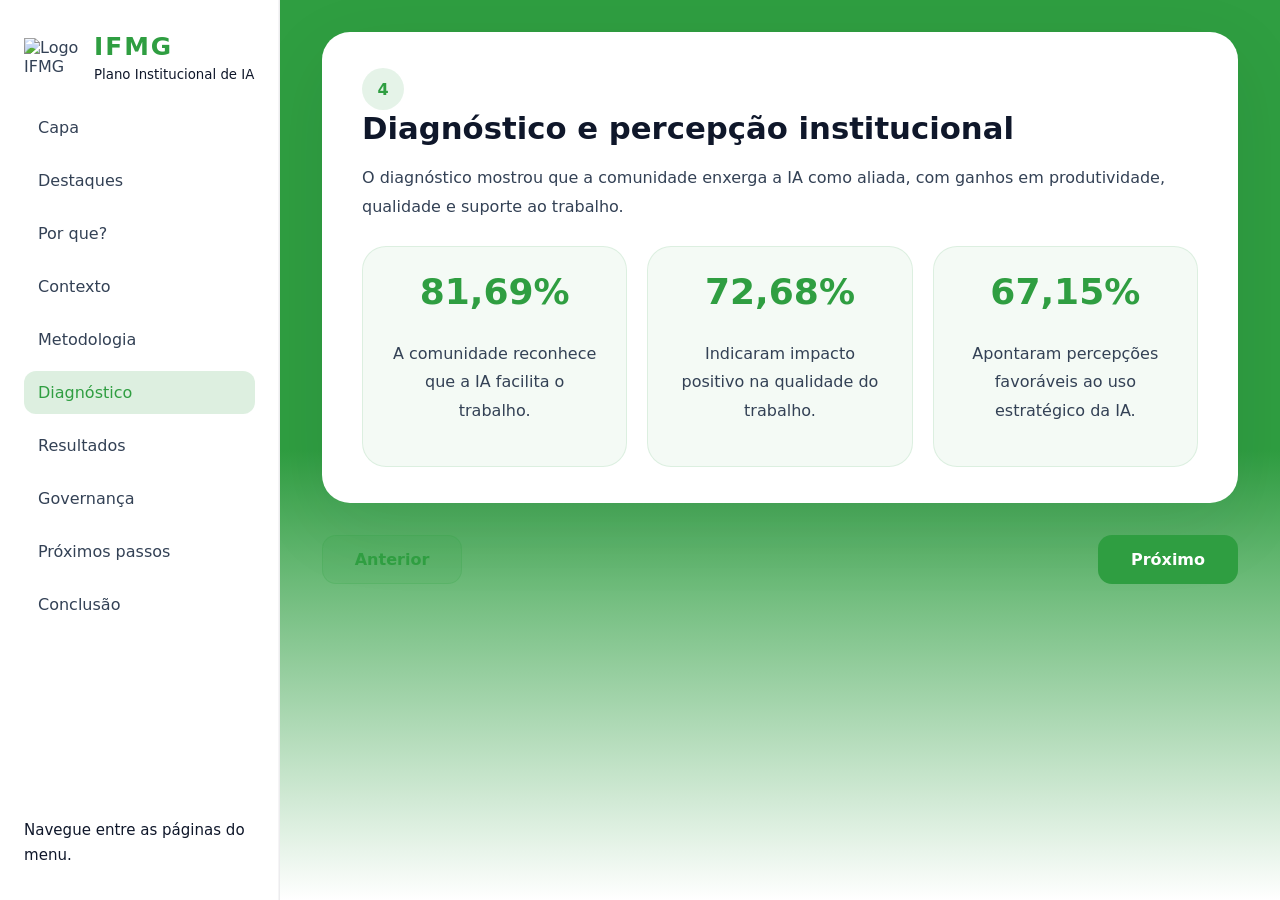
==== diagnosis.html @ eafb99b1 "Add files via upload" ====
<!DOCTYPE html>
<html lang="pt-BR">
<head>
  <meta charset="UTF-8" />
  <meta name="viewport" content="width=device-width, initial-scale=1.0" />
  <title>Diagnóstico | Plano de IA IFMG</title>
  <link rel="stylesheet" href="styles.css" />
</head>
<body>
  <div class="presentation">
    <aside class="toc">
      <div class="toc-brand">
        <img src="imagens/logotiposIFMG/ifmg-vertical.png" alt="Logo IFMG" class="brand-logo" />
        <div class="brand-text">
          <span>IFMG</span>
          <small>Plano Institucional de IA</small>
        </div>
      </div>
      <nav>
        <a href="index.html">Capa</a>
        <a href="highlights.html">Destaques</a>
        <a href="why.html">Por que?</a>
        <a href="context.html">Contexto</a>
        <a href="methodology.html">Metodologia</a>
        <a href="diagnosis.html" class="active">Diagnóstico</a>
        <a href="results.html">Resultados</a>
        <a href="governance.html">Governança</a>
        <a href="next-steps.html">Próximos passos</a>
        <a href="closing.html">Conclusão</a>
      </nav>
      <div class="toc-note">
        Navegue entre as páginas do menu.
      </div>
    </aside>

    <main>
      <section class="slide">
        <div class="section-header">
          <span class="section-label">4</span>
          <h2>Diagnóstico e percepção institucional</h2>
        </div>
        <p>O diagnóstico mostrou que a comunidade enxerga a IA como aliada, com ganhos em produtividade, qualidade e suporte ao trabalho.</p>
        <div class="metric-grid">
          <article class="metric-card">
            <strong>81,69%</strong>
            <p>A comunidade reconhece que a IA facilita o trabalho.</p>
          </article>
          <article class="metric-card">
            <strong>72,68%</strong>
            <p>Indicaram impacto positivo na qualidade do trabalho.</p>
          </article>
          <article class="metric-card">
            <strong>67,15%</strong>
            <p>Apontaram percepções favoráveis ao uso estratégico da IA.</p>
          </article>
        </div>
      </section>
      <div class="page-nav">
        <a href="methodology.html" class="page-nav-button page-nav-prev">Anterior</a>
        <a href="results.html" class="page-nav-button page-nav-next">Próximo</a>
      </div>
    </main>
  </div>
</body>
</html>
---- styles.css ----
:root {
  color-scheme: light;
  font-family: 'Inter', system-ui, -apple-system, BlinkMacSystemFont, 'Segoe UI', sans-serif;
  background: rgba(47, 158, 65, 0.05);
  color: #0f172a;
  accent-color: #2f9e41;
}

* {
  box-sizing: border-box;
}

body {
  margin: 0;
  min-height: 100vh;
  background: linear-gradient(180deg, #2f9e41 0%, #2f9e41 50%, #ffffff 100%);
}

.presentation {
  display: grid;
  grid-template-columns: 280px 1fr;
  min-height: 100vh;
}

.toc {
  position: sticky;
  top: 0;
  padding: 32px 24px;
  background: #ffffff;
  border-right: 1px solid rgba(15, 23, 42, 0.08);
  color: #334155;
  display: flex;
  flex-direction: column;
  gap: 24px;
  box-shadow: inset -1px 0 0 rgba(15, 23, 42, 0.04);
}

.toc-brand {
  display: flex;
  align-items: center;
  gap: 14px;
}

.brand-logo {
  max-width: 56px;
  height: auto;
}

.brand-text span {
  display: block;
  font-size: 1.55rem;
  font-weight: 700;
  letter-spacing: 0.08em;
  color: #2f9e41;
}

.toc-brand small {
  display: block;
  margin-top: 6px;
  color: #0f172a;
}

.toc nav {
  display: grid;
  gap: 10px;
}

.toc a {
  padding: 12px 14px;
  border-radius: 12px;
  text-decoration: none;
  color: #334155;
  transition: background 0.25s ease, color 0.25s ease;
}

.toc a.active,
.toc a:hover {
  background: rgba(47, 158, 65, 0.16);
  color: #2f9e41;
}

.toc-note {
  margin-top: auto;
  color: #0f172a;
  font-size: 0.94rem;
  line-height: 1.65;
}

main {
  padding: 32px 42px;
}

.slide {
  background: #ffffff;
  border-radius: 28px;
  padding: 36px 40px;
  box-shadow: 0 24px 80px rgba(15, 23, 42, 0.08);
  margin-bottom: 24px;
}

.slide:last-child {
  margin-bottom: 0;
}

.page-nav {
  display: flex;
  justify-content: space-between;
  gap: 14px;
  margin-top: 32px;
  flex-wrap: wrap;
}

.page-nav-button {
  display: inline-flex;
  align-items: center;
  justify-content: center;
  min-width: 140px;
  padding: 14px 22px;
  border-radius: 14px;
  font-weight: 700;
  text-decoration: none;
  transition: transform 0.22s ease, background 0.22s ease, border-color 0.22s ease;
}

.page-nav-prev {
  color: #2f9e41;
  background: rgba(47, 158, 65, 0.1);
  border: 1px solid rgba(47, 158, 65, 0.18);
}

.page-nav-next {
  color: #ffffff;
  background: #2f9e41;
}

.page-nav-button:hover {
  transform: translateY(-1px);
}

@media (max-width: 820px) {
  .page-nav {
    flex-direction: column;
  }
}

.hero {
  background: linear-gradient(135deg, #2f9e41 0%, #2f9e41 100%);
  color: #ffffff;
  padding: 60px 48px;
  border-radius: 32px;
  box-shadow: 0 32px 100px rgba(15, 23, 42, 0.18);
}

.hero-inner {
  max-width: 900px;
}

.hero-brand-row {
  display: flex;
  align-items: center;
  gap: 24px;
  flex-wrap: wrap;
  margin-bottom: 28px;
}

.hero-logo {
  max-width: 220px;
  height: auto;
}

.hero-logo.ceia-logo {
  max-width: 160px;
}

.hero .hero-team {
  margin-top: 14px;
  color: rgba(226, 232, 240, 0.92);
  font-size: 1.02rem;
  max-width: 720px;
  line-height: 1.75;
}

.hero .eyebrow {
  color: rgba(226, 232, 240, 0.92);
  text-transform: uppercase;
  letter-spacing: 0.16em;
  font-size: 0.9rem;
  margin-bottom: 18px;
}

.hero h1 {
  margin: 0;
  font-size: clamp(3rem, 5vw, 4.5rem);
  line-height: 1.02;
}

.hero h2 {
  margin: 22px 0 16px;
  font-size: clamp(1.4rem, 2.8vw, 2.1rem);
  color: rgba(226, 232, 240, 0.95);
  max-width: 810px;
}

.subheading,
.section-description {
  max-width: 760px;
  margin: 0;
  color: rgba(226, 232, 240, 0.92);
  font-size: 1rem;
  line-height: 1.9;
}

.hero-meta {
  display: flex;
  flex-wrap: wrap;
  gap: 12px 24px;
  margin-top: 24px;
  color: rgba(226, 232, 240, 0.82);
  font-size: 0.95rem;
}

.section-label {
  display: inline-flex;
  align-items: center;
  justify-content: center;
  width: 42px;
  height: 42px;
  border-radius: 999px;
  background: rgba(47, 158, 65, 0.12);
  color: #2f9e41;
  font-weight: 700;
}

h2 {
  margin: 0 0 18px;
  font-size: clamp(1.9rem, 2.4vw, 2.4rem);
}

p,
li {
  color: #334155;
  font-size: 1rem;
  line-height: 1.8;
}

.highlight-section {
  background: rgba(47, 158, 65, 0.05);
}

.highlight-card {
  padding: 24px;
  border-radius: 28px;
  background: linear-gradient(180deg, #ffffff 0%, rgba(47, 158, 65, 0.1) 100%);
  border: 1px solid rgba(47, 158, 65, 0.18);
  box-shadow: 0 16px 30px rgba(15, 23, 42, 0.06);
}

.highlight-card h3 {
  margin: 0 0 10px;
  color: #2f9e41;
}

.highlight-card p {
  margin: 0;
  color: #0f172a;
}

.feature-grid,
.info-grid,
.result-grid,
.metric-grid,
.highlight-grid,
.closing-grid {
  display: grid;
  gap: 20px;
  margin-top: 24px;
}

.feature-grid,
.info-grid,
.result-grid,
.highlight-grid {
  grid-template-columns: repeat(2, minmax(0, 1fr));
}

.highlight-grid {
  grid-template-columns: repeat(2, minmax(0, 1fr));
}

.metric-grid {
  grid-template-columns: repeat(3, minmax(0, 1fr));
}

.feature-card,
.result-card,
.metric-card,
.timeline-item {
  background: rgba(47, 158, 65, 0.05);
  border: 1px solid rgba(47, 158, 65, 0.12);
  border-radius: 24px;
  padding: 24px;
}

.feature-card h3,
.result-card h3 {
  margin: 0 0 10px;
  color: #2f9e41;
}

.metric-card {
  display: grid;
  gap: 12px;
  text-align: center;
}

.metric-card strong {
  font-size: 2.25rem;
  color: #2f9e41;
}

.timeline {
  display: grid;
  gap: 18px;
  margin-top: 24px;
}

.timeline-item {
  padding: 22px;
  border-radius: 24px;
  background: rgba(47, 158, 65, 0.05);
  border: 1px solid rgba(47, 158, 65, 0.16);
}

.timeline-item span {
  display: inline-flex;
  margin-bottom: 10px;
  font-weight: 700;
  color: #2f9e41;
}

.bullet-list {
  margin: 0;
  padding-left: 1.35rem;
  list-style: disc;
  display: grid;
  gap: 14px;
}

.closing {
  min-height: auto;
}

.closing-grid {
  grid-template-columns: repeat(2, minmax(0, 1fr));
}

.closing-grid strong {
  display: block;
  margin-bottom: 10px;
  color: #2f9e41;
}

@media (max-width: 1100px) {
  .presentation {
    grid-template-columns: 1fr;
  }

  .toc {
    position: relative;
    border-right: none;
    border-bottom: 1px solid rgba(15, 23, 42, 0.1);
  }
}

@media print {
  body {
    background: #ffffff;
  }

  .presentation {
    display: block;
  }

  .toc {
    display: none;
  }

  main {
    padding: 0;
  }

  .slide {
    page-break-after: always;
    box-shadow: none;
    border: none;
    border-radius: 0;
    margin: 0;
    page-break-inside: avoid;
  }

  .hero {
    border-radius: 0;
    box-shadow: none;
    padding: 48px 36px;
  }
}

@media (max-width: 820px) {
  main {
    padding: 24px 20px;
  }

  .feature-grid,
  .info-grid,
  .result-grid,
  .metric-grid,
  .closing-grid {
    grid-template-columns: 1fr;
  }

  .hero {
    padding: 40px 28px;
  }
}
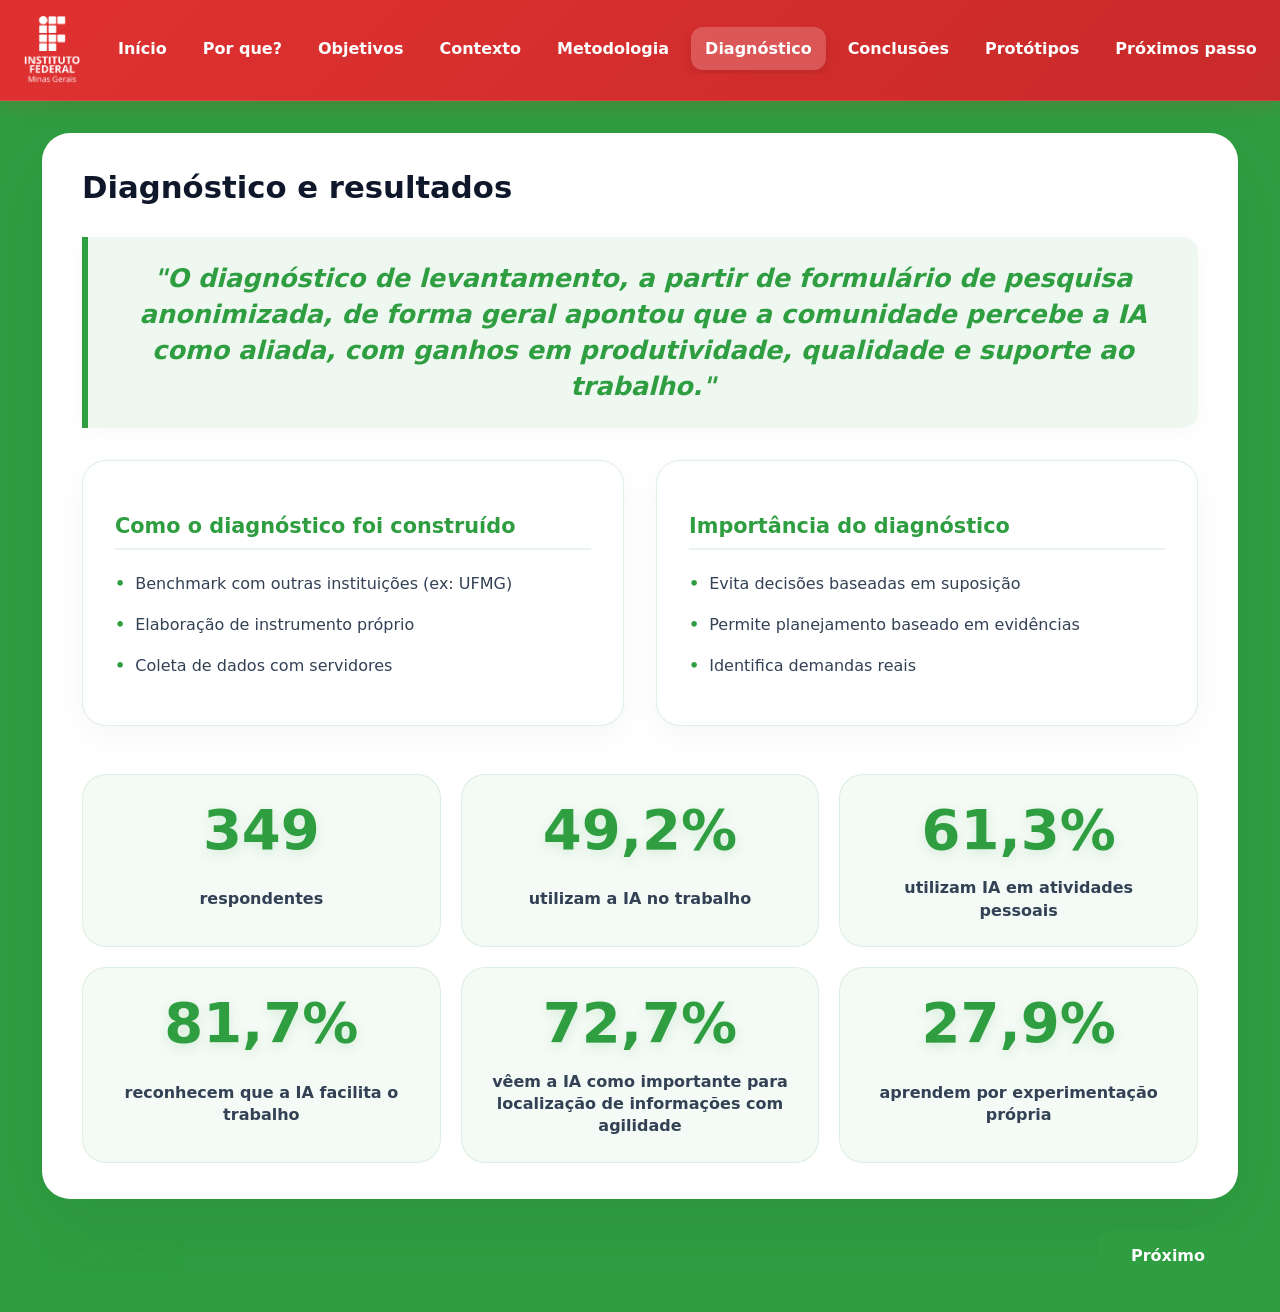
==== commit 93304b9b: "Add files via upload" ====
--- a/diagnosis.html
+++ b/diagnosis.html
@@ -1,32 +1,29 @@
 <!DOCTYPE html>
 <html lang="pt-BR">
+
 <head>
   <meta charset="UTF-8" />
   <meta name="viewport" content="width=device-width, initial-scale=1.0" />
   <title>Diagnóstico | Plano de IA IFMG</title>
   <link rel="stylesheet" href="styles.css" />
 </head>
+
 <body>
   <div class="presentation">
     <aside class="toc">
       <div class="toc-brand">
-        <img src="imagens/logotiposIFMG/ifmg-vertical.png" alt="Logo IFMG" class="brand-logo" />
-        <div class="brand-text">
-          <span>IFMG</span>
-          <small>Plano Institucional de IA</small>
-        </div>
+        <img src="imagens/logotiposIFMG/ifmg-vertical-branca.png" alt="Logo IFMG" class="brand-logo" />
       </div>
       <nav>
-        <a href="index.html">Capa</a>
-        <a href="highlights.html">Destaques</a>
+        <a href="index.html">Início</a>
         <a href="why.html">Por que?</a>
+        <a href="objetivos.html">Objetivos</a>
         <a href="context.html">Contexto</a>
         <a href="methodology.html">Metodologia</a>
         <a href="diagnosis.html" class="active">Diagnóstico</a>
-        <a href="results.html">Resultados</a>
-        <a href="governance.html">Governança</a>
+        <a href="results.html">Conclusões</a>
+        <a href="prototypes.html">Protótipos</a>
         <a href="next-steps.html">Próximos passos</a>
-        <a href="closing.html">Conclusão</a>
       </nav>
       <div class="toc-note">
         Navegue entre as páginas do menu.
@@ -37,21 +34,77 @@
       <section class="slide">
         <div class="section-header">
           <span class="section-label">4</span>
-          <h2>Diagnóstico e percepção institucional</h2>
+          <h2>Diagnóstico e resultados</h2>
         </div>
-        <p>O diagnóstico mostrou que a comunidade enxerga a IA como aliada, com ganhos em produtividade, qualidade e suporte ao trabalho.</p>
+        <div
+          style="background: rgba(47, 158, 65, 0.08); border-left: 6px solid #2f9e41; padding: 24px 32px; border-radius: 0 16px 16px 0; margin: 32px 0; text-align: center; box-shadow: 0 4px 20px rgba(0,0,0,0.03);">
+          <h3
+            style="margin: 0; color: #2f9e41; font-size: 1.6rem; font-weight: 700; font-style: italic; line-height: 1.4;">
+            "O diagnóstico de levantamento, a partir de formulário de pesquisa anonimizada, de forma geral apontou que a
+            comunidade percebe a IA como aliada, com ganhos em produtividade, qualidade e suporte ao trabalho."</h3>
+        </div>
+
+        <div style="display: grid; grid-template-columns: repeat(auto-fit, minmax(300px, 1fr)); gap: 32px; margin-bottom: 48px;">
+          <div style="background: #ffffff; padding: 32px; border-radius: 24px; border: 1px solid rgba(47, 158, 65, 0.15); box-shadow: 0 10px 30px rgba(0,0,0,0.04);">
+            <h3 style="color: #2f9e41; margin-bottom: 20px; font-size: 1.3rem; border-bottom: 2px solid rgba(47, 158, 65, 0.1); padding-bottom: 10px;">Como o diagnóstico foi construído</h3>
+            <ul style="list-style: none; padding: 0; margin: 0; text-align: left;">
+              <li style="margin-bottom: 12px; display: flex; align-items: flex-start; gap: 10px;">
+                <span style="color: #2f9e41; font-weight: bold;">•</span>
+                <span>Benchmark com outras instituições (ex: UFMG)</span>
+              </li>
+              <li style="margin-bottom: 12px; display: flex; align-items: flex-start; gap: 10px;">
+                <span style="color: #2f9e41; font-weight: bold;">•</span>
+                <span>Elaboração de instrumento próprio</span>
+              </li>
+              <li style="margin-bottom: 12px; display: flex; align-items: flex-start; gap: 10px;">
+                <span style="color: #2f9e41; font-weight: bold;">•</span>
+                <span>Coleta de dados com servidores</span>
+              </li>
+            </ul>
+          </div>
+
+          <div style="background: #ffffff; padding: 32px; border-radius: 24px; border: 1px solid rgba(47, 158, 65, 0.15); box-shadow: 0 10px 30px rgba(0,0,0,0.04);">
+            <h3 style="color: #2f9e41; margin-bottom: 20px; font-size: 1.3rem; border-bottom: 2px solid rgba(47, 158, 65, 0.1); padding-bottom: 10px;">Importância do diagnóstico</h3>
+            <ul style="list-style: none; padding: 0; margin: 0; text-align: left;">
+              <li style="margin-bottom: 12px; display: flex; align-items: flex-start; gap: 10px;">
+                <span style="color: #2f9e41; font-weight: bold;">•</span>
+                <span>Evita decisões baseadas em suposição</span>
+              </li>
+              <li style="margin-bottom: 12px; display: flex; align-items: flex-start; gap: 10px;">
+                <span style="color: #2f9e41; font-weight: bold;">•</span>
+                <span>Permite planejamento baseado em evidências</span>
+              </li>
+              <li style="margin-bottom: 12px; display: flex; align-items: flex-start; gap: 10px;">
+                <span style="color: #2f9e41; font-weight: bold;">•</span>
+                <span>Identifica demandas reais</span>
+              </li>
+            </ul>
+          </div>
+        </div>
         <div class="metric-grid">
           <article class="metric-card">
-            <strong>81,69%</strong>
-            <p>A comunidade reconhece que a IA facilita o trabalho.</p>
+            <strong>349</strong>
+            <span>respondentes</span>
           </article>
           <article class="metric-card">
-            <strong>72,68%</strong>
-            <p>Indicaram impacto positivo na qualidade do trabalho.</p>
+            <strong>49,2%</strong>
+            <span>utilizam a IA no trabalho</span>
           </article>
           <article class="metric-card">
-            <strong>67,15%</strong>
-            <p>Apontaram percepções favoráveis ao uso estratégico da IA.</p>
+            <strong>61,3%</strong>
+            <span>utilizam IA em atividades pessoais</span>
+          </article>
+          <article class="metric-card">
+            <strong>81,7%</strong>
+            <span>reconhecem que a IA facilita o trabalho</span>
+          </article>
+          <article class="metric-card">
+            <strong>72,7%</strong>
+            <span>vêem a IA como importante para localização de informações com agilidade</span>
+          </article>
+          <article class="metric-card">
+            <strong>27,9%</strong>
+            <span>aprendem por experimentação própria</span>
           </article>
         </div>
       </section>
@@ -62,4 +115,5 @@
     </main>
   </div>
 </body>
-</html>
+
+</html>
--- a/styles.css
+++ b/styles.css
@@ -13,32 +13,36 @@
 body {
   margin: 0;
   min-height: 100vh;
-  background: linear-gradient(180deg, #2f9e41 0%, #2f9e41 50%, #ffffff 100%);
+  background: #2f9e41;
 }
 
 .presentation {
-  display: grid;
-  grid-template-columns: 280px 1fr;
+  display: flex;
+  flex-direction: column;
   min-height: 100vh;
 }
 
 .toc {
   position: sticky;
   top: 0;
-  padding: 32px 24px;
-  background: #ffffff;
-  border-right: 1px solid rgba(15, 23, 42, 0.08);
-  color: #334155;
-  display: flex;
-  flex-direction: column;
+  padding: 16px 24px;
+  background: linear-gradient(135deg, #e03131 0%, #c92a2a 100%);
+  border-bottom: 1px solid rgba(255, 255, 255, 0.1);
+  color: #ffffff;
+  display: flex;
+  flex-direction: row;
+  align-items: center;
+  justify-content: space-between;
   gap: 24px;
-  box-shadow: inset -1px 0 0 rgba(15, 23, 42, 0.04);
+  box-shadow: 0 4px 20px rgba(201, 42, 42, 0.2);
+  z-index: 100;
 }
 
 .toc-brand {
   display: flex;
   align-items: center;
   gap: 14px;
+  flex-shrink: 0;
 }
 
 .brand-logo {
@@ -51,39 +55,42 @@
   font-size: 1.55rem;
   font-weight: 700;
   letter-spacing: 0.08em;
-  color: #2f9e41;
+  color: #ffffff;
 }
 
 .toc-brand small {
   display: block;
   margin-top: 6px;
-  color: #0f172a;
+  color: rgba(255, 255, 255, 0.82);
 }
 
 .toc nav {
-  display: grid;
-  gap: 10px;
+  display: flex;
+  flex-direction: row;
+  gap: 8px;
+  overflow-x: auto;
+  white-space: nowrap;
+  padding-bottom: 4px;
 }
 
 .toc a {
   padding: 12px 14px;
   border-radius: 12px;
   text-decoration: none;
-  color: #334155;
-  transition: background 0.25s ease, color 0.25s ease;
+  color: #ffffff;
+  font-weight: 700;
+  transition: all 0.25s ease;
 }
 
 .toc a.active,
 .toc a:hover {
-  background: rgba(47, 158, 65, 0.16);
-  color: #2f9e41;
+  background: rgba(255, 255, 255, 0.2);
+  color: #ffffff;
+  box-shadow: 0 4px 12px rgba(0, 0, 0, 0.1);
 }
 
 .toc-note {
-  margin-top: auto;
-  color: #0f172a;
-  font-size: 0.94rem;
-  line-height: 1.65;
+  display: none;
 }
 
 main {
@@ -144,20 +151,23 @@
 }
 
 .hero {
-  background: linear-gradient(135deg, #2f9e41 0%, #2f9e41 100%);
+  background: #2f9e41;
   color: #ffffff;
   padding: 60px 48px;
   border-radius: 32px;
   box-shadow: 0 32px 100px rgba(15, 23, 42, 0.18);
+  text-align: center;
 }
 
 .hero-inner {
   max-width: 900px;
+  margin: 0 auto;
 }
 
 .hero-brand-row {
   display: flex;
   align-items: center;
+  justify-content: center;
   gap: 24px;
   flex-wrap: wrap;
   margin-bottom: 28px;
@@ -174,14 +184,14 @@
 
 .hero .hero-team {
   margin-top: 14px;
-  color: rgba(226, 232, 240, 0.92);
+  color: #ffffff;
   font-size: 1.02rem;
   max-width: 720px;
   line-height: 1.75;
 }
 
 .hero .eyebrow {
-  color: rgba(226, 232, 240, 0.92);
+  color: #ffffff;
   text-transform: uppercase;
   letter-spacing: 0.16em;
   font-size: 0.9rem;
@@ -195,9 +205,9 @@
 }
 
 .hero h2 {
-  margin: 22px 0 16px;
+  margin: 22px auto 16px;
   font-size: clamp(1.4rem, 2.8vw, 2.1rem);
-  color: rgba(226, 232, 240, 0.95);
+  color: #ffffff;
   max-width: 810px;
 }
 
@@ -205,30 +215,28 @@
 .section-description {
   max-width: 760px;
   margin: 0;
-  color: rgba(226, 232, 240, 0.92);
+  color: #ffffff;
   font-size: 1rem;
   line-height: 1.9;
 }
 
+.hero .subheading,
+.hero .section-description {
+  margin: 0 auto;
+}
+
 .hero-meta {
   display: flex;
+  justify-content: center;
   flex-wrap: wrap;
   gap: 12px 24px;
   margin-top: 24px;
-  color: rgba(226, 232, 240, 0.82);
+  color: #ffffff;
   font-size: 0.95rem;
 }
 
 .section-label {
-  display: inline-flex;
-  align-items: center;
-  justify-content: center;
-  width: 42px;
-  height: 42px;
-  border-radius: 999px;
-  background: rgba(47, 158, 65, 0.12);
-  color: #2f9e41;
-  font-weight: 700;
+  display: none;
 }
 
 h2 {
@@ -301,6 +309,54 @@
   padding: 24px;
 }
 
+.feature-card {
+  text-align: center;
+  transition: all 0.35s ease;
+}
+
+.card-number {
+  display: inline-flex;
+  align-items: center;
+  justify-content: center;
+  width: 46px;
+  height: 46px;
+  border-radius: 50%;
+  background: rgba(47, 158, 65, 0.12);
+  color: #2f9e41;
+  font-size: 1.3rem;
+  font-weight: 800;
+  margin: 0 auto 16px auto;
+  transition: all 0.3s ease;
+}
+
+.feature-card:hover .card-number {
+  background: rgba(255, 255, 255, 0.25);
+  color: #ffffff;
+}
+
+.feature-card:hover {
+  background: #2f9e41 !important;
+  color: #ffffff !important;
+}
+
+.feature-card:hover * {
+  color: #ffffff !important;
+}
+
+.feature-card h3 {
+  transition: transform 0.3s ease, color 0.3s ease;
+}
+
+.feature-card:hover h3 {
+  color: #ffffff !important;
+  transform: scale(1.05);
+}
+
+.feature-card:hover p,
+.feature-card:hover li {
+  color: #ffffff !important;
+}
+
 .feature-card h3,
 .result-card h3 {
   margin: 0 0 10px;
@@ -314,8 +370,20 @@
 }
 
 .metric-card strong {
-  font-size: 2.25rem;
-  color: #2f9e41;
+  font-size: 3.5rem;
+  font-weight: 800;
+  color: #2f9e41;
+  display: block;
+  line-height: 1.1;
+  margin-bottom: 5px;
+  text-shadow: 0 4px 12px rgba(47, 158, 65, 0.15);
+}
+
+.metric-card span {
+  font-size: 1rem;
+  color: #334155;
+  font-weight: 700;
+  line-height: 1.4;
 }
 
 .timeline {
@@ -361,14 +429,14 @@
 }
 
 @media (max-width: 1100px) {
-  .presentation {
-    grid-template-columns: 1fr;
-  }
-
   .toc {
+    flex-direction: column;
+    align-items: flex-start;
     position: relative;
-    border-right: none;
-    border-bottom: 1px solid rgba(15, 23, 42, 0.1);
+  }
+  .toc nav {
+    width: 100%;
+    overflow-x: auto;
   }
 }
 
@@ -422,3 +490,108 @@
     padding: 40px 28px;
   }
 }
+
+/* === Fluxo de fases (methodology) === */
+.phase-flow {
+  display: flex;
+  align-items: flex-start;
+  gap: 0;
+  margin-top: 48px;
+  flex-wrap: wrap;
+  justify-content: center;
+  position: relative;
+}
+
+.phase-step {
+  display: flex;
+  flex-direction: column;
+  align-items: center;
+  flex: 1;
+  min-width: 150px;
+  max-width: 195px;
+  position: relative;
+}
+
+.phase-circle {
+  background: #2f9e41;
+  color: #fff;
+  border: 2px solid transparent;
+  border-radius: 50%;
+  width: 58px;
+  height: 58px;
+  display: flex;
+  align-items: center;
+  justify-content: center;
+  font-size: 1.4rem;
+  font-weight: 800;
+  box-shadow: 0 6px 20px rgba(47, 158, 65, 0.35);
+  cursor: pointer;
+  transition: all 0.4s cubic-bezier(0.175, 0.885, 0.32, 1.275);
+  z-index: 2;
+  position: relative;
+}
+
+.phase-circle:hover {
+  transform: scale(1.45) translateY(-10px);
+  box-shadow: 0 20px 45px rgba(47, 158, 65, 0.65);
+  background: #ffffff;
+  color: #2f9e41;
+  border-color: #2f9e41;
+}
+
+.phase-card {
+  margin-top: 18px;
+  background: rgba(47, 158, 65, 0.07);
+  border: 1px solid rgba(47, 158, 65, 0.18);
+  border-radius: 20px;
+  padding: 20px 14px;
+  text-align: center;
+  width: 100%;
+  transition: all 0.4s ease;
+}
+
+.phase-step:hover .phase-card {
+  box-shadow: 0 12px 30px rgba(47, 158, 65, 0.25);
+  border-color: #2f9e41;
+  background: #ffffff;
+  transform: translateY(5px);
+}
+
+.phase-card h3 {
+  color: #2f9e41;
+  font-size: 1rem;
+  margin: 0 0 10px;
+}
+
+.phase-card p {
+  font-size: 0.9rem;
+  margin: 0;
+  color: #334155;
+}
+
+.phase-connector {
+  display: flex;
+  align-items: center;
+  align-self: flex-start;
+  margin-top: 22px;
+  padding: 0 4px;
+  flex-shrink: 0;
+}
+
+.phase-connector::before {
+  content: '';
+  display: block;
+  width: 28px;
+  height: 2px;
+  background: #2f9e41;
+  opacity: 0.4;
+}
+
+.phase-connector::after {
+  content: '›';
+  color: #2f9e41;
+  font-size: 1.5rem;
+  line-height: 1;
+  margin-left: 2px;
+}
+
